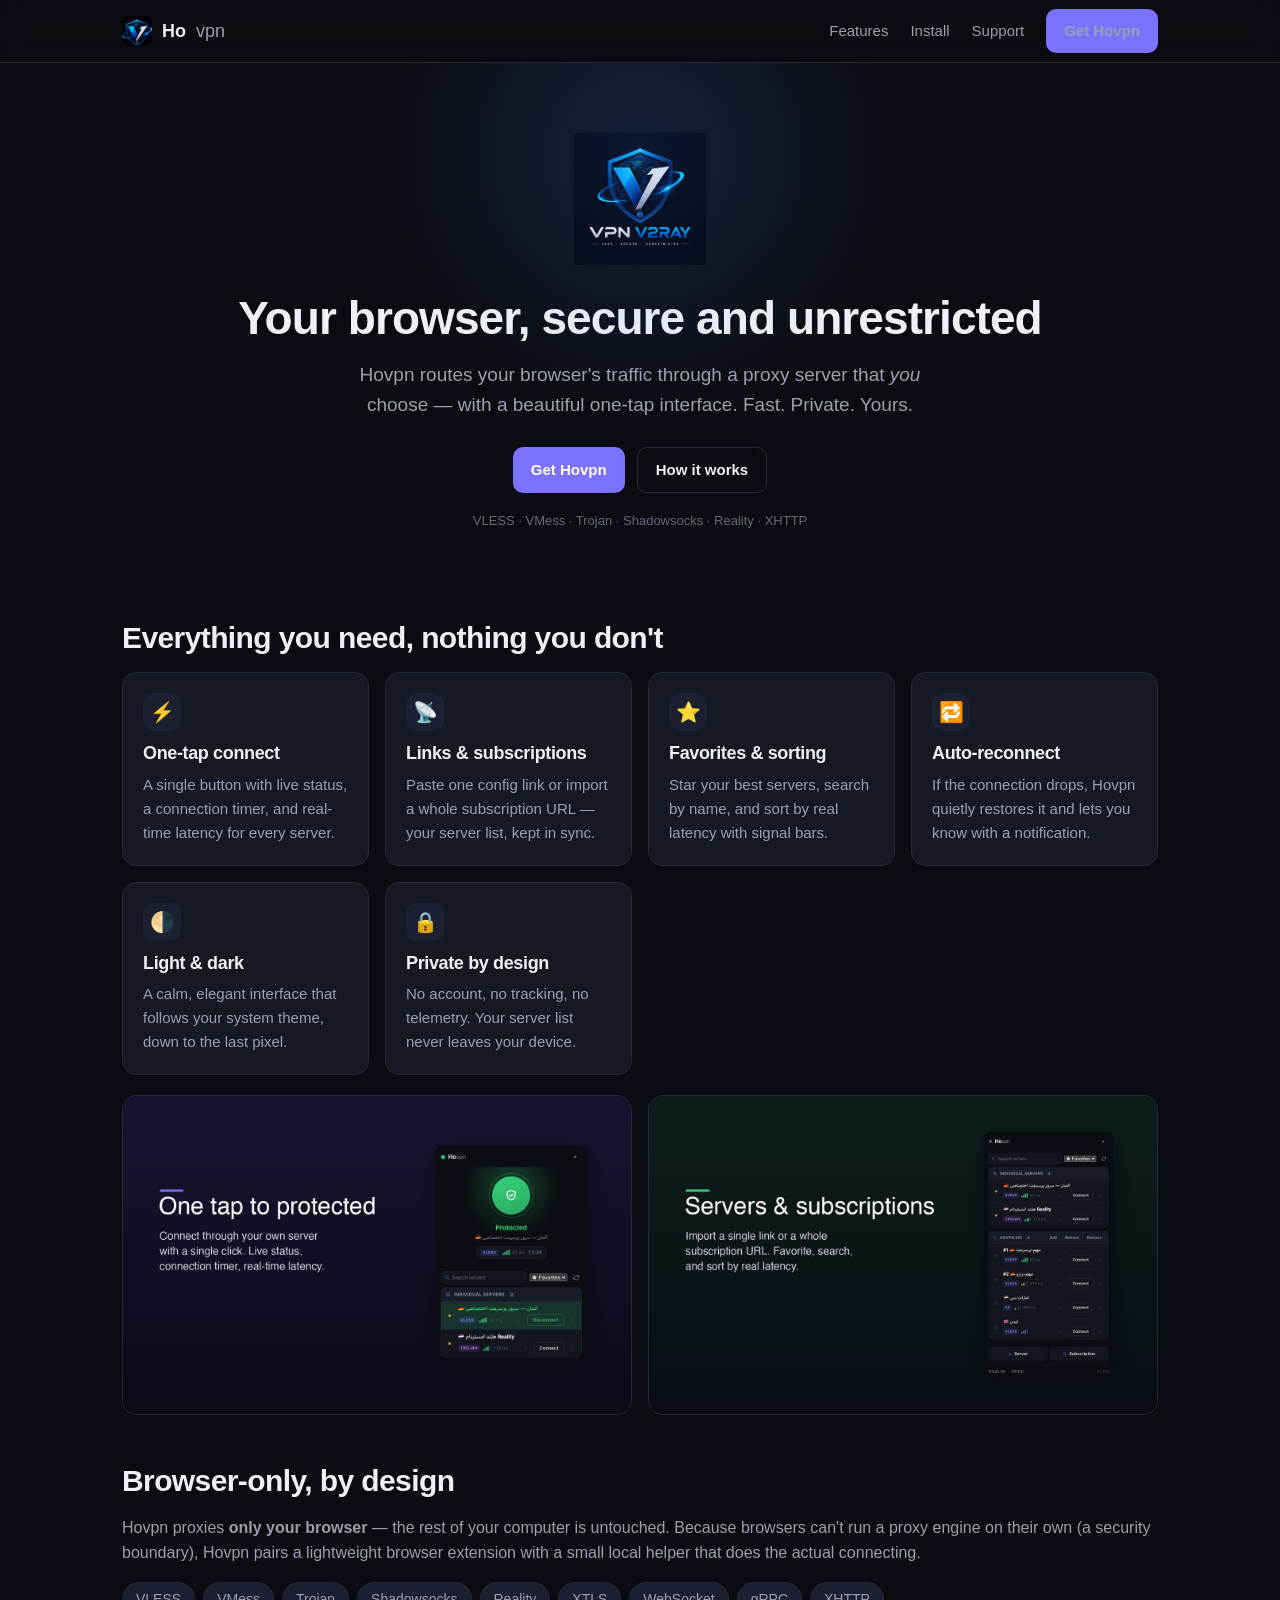
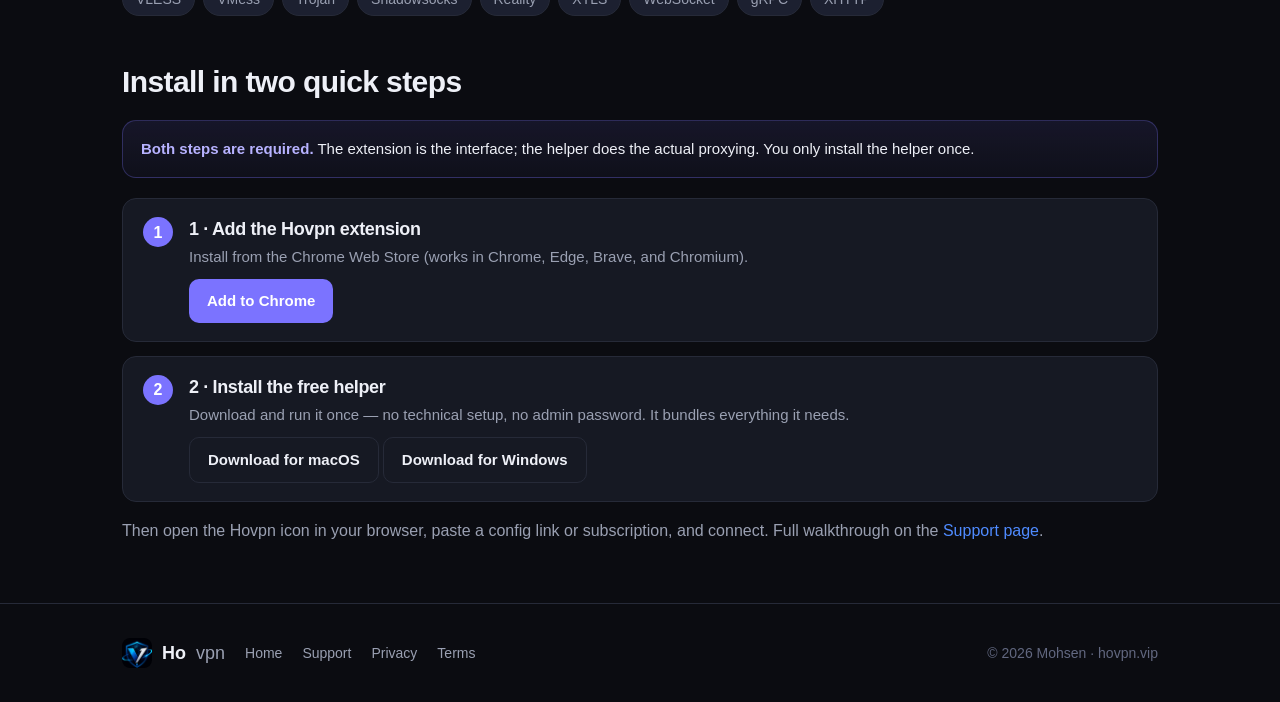
==== packaging/website/public_html/index.html @ d918b318 "Add hovpn.vip website (home, support, privacy, terms) + Caddy block - Static site under packaging/we" ====
<!doctype html>
<html lang="en">
<head>
<meta charset="utf-8" />
<meta name="viewport" content="width=device-width, initial-scale=1" />
<title>Hovpn — Secure proxy for your browser</title>
<meta name="description" content="Hovpn routes your browser's traffic through your own proxy server. Import a config link or subscription, connect with one click. Fast, secure, unrestricted." />
<link rel="icon" href="assets/icon.png" />
<link rel="stylesheet" href="style.css" />
</head>
<body>
<header class="site">
  <div class="wrap">
    <a class="brand" href="/"><img src="assets/icon.png" alt="Hovpn" />Ho<span>vpn</span></a>
    <nav class="top">
      <a href="/#features">Features</a>
      <a href="/#install">Install</a>
      <a href="/support">Support</a>
      <a class="btn" href="/#install">Get Hovpn</a>
    </nav>
  </div>
</header>

<section class="hero">
  <div class="wrap">
    <img class="logo" src="assets/logo.png" alt="Hovpn" />
    <h1>Your browser, secure and unrestricted</h1>
    <p class="sub">Hovpn routes your browser's traffic through a proxy server that <em>you</em> choose — with a beautiful one-tap interface. Fast. Private. Yours.</p>
    <div class="cta">
      <a class="btn" href="/#install">Get Hovpn</a>
      <a class="btn ghost" href="/support">How it works</a>
    </div>
    <span class="badge">VLESS · VMess · Trojan · Shadowsocks · Reality · XHTTP</span>
  </div>
</section>

<main class="wrap">
  <section id="features">
    <h2>Everything you need, nothing you don't</h2>
    <div class="grid">
      <div class="card"><div class="icon-dot">⚡</div><h3>One-tap connect</h3><p>A single button with live status, a connection timer, and real-time latency for every server.</p></div>
      <div class="card"><div class="icon-dot">📡</div><h3>Links & subscriptions</h3><p>Paste one config link or import a whole subscription URL — your server list, kept in sync.</p></div>
      <div class="card"><div class="icon-dot">⭐</div><h3>Favorites & sorting</h3><p>Star your best servers, search by name, and sort by real latency with signal bars.</p></div>
      <div class="card"><div class="icon-dot">🔁</div><h3>Auto-reconnect</h3><p>If the connection drops, Hovpn quietly restores it and lets you know with a notification.</p></div>
      <div class="card"><div class="icon-dot">🌗</div><h3>Light & dark</h3><p>A calm, elegant interface that follows your system theme, down to the last pixel.</p></div>
      <div class="card"><div class="icon-dot">🔒</div><h3>Private by design</h3><p>No account, no tracking, no telemetry. Your server list never leaves your device.</p></div>
    </div>

    <div class="shots">
      <img src="assets/shot1.png" alt="Hovpn connected" />
      <img src="assets/shot2.png" alt="Hovpn server list" />
    </div>
  </section>

  <section>
    <h2>Browser-only, by design</h2>
    <p>Hovpn proxies <strong>only your browser</strong> — the rest of your computer is untouched. Because browsers can't run a proxy engine on their own (a security boundary), Hovpn pairs a lightweight browser extension with a small local helper that does the actual connecting.</p>
    <div class="proto">
      <span>VLESS</span><span>VMess</span><span>Trojan</span><span>Shadowsocks</span>
      <span>Reality</span><span>XTLS</span><span>WebSocket</span><span>gRPC</span><span>XHTTP</span>
    </div>
  </section>

  <section id="install">
    <h2>Install in two quick steps</h2>
    <div class="note"><strong>Both steps are required.</strong> The extension is the interface; the helper does the actual proxying. You only install the helper once.</div>
    <div class="steps">
      <div class="step">
        <div>
          <h3>1 · Add the Hovpn extension</h3>
          <p>Install from the Chrome Web Store (works in Chrome, Edge, Brave, and Chromium).</p>
          <p style="margin-top:10px"><a class="btn" href="https://chromewebstore.google.com/" rel="noopener">Add to Chrome</a></p>
        </div>
      </div>
      <div class="step">
        <div>
          <h3>2 · Install the free helper</h3>
          <p>Download and run it once — no technical setup, no admin password. It bundles everything it needs.</p>
          <p style="margin-top:10px">
            <a class="btn ghost" href="/download/Hovpn-helper-macos.pkg">Download for macOS</a>
            <a class="btn ghost" href="/download/Hovpn-Setup.exe">Download for Windows</a>
          </p>
        </div>
      </div>
    </div>
    <p style="margin-top:16px">Then open the Hovpn icon in your browser, paste a config link or subscription, and connect. Full walkthrough on the <a href="/support">Support page</a>.</p>
  </section>
</main>

<footer class="site">
  <div class="wrap">
    <a class="brand" href="/"><img src="assets/icon.png" alt="" />Ho<span>vpn</span></a>
    <nav>
      <a href="/">Home</a>
      <a href="/support">Support</a>
      <a href="/privacy">Privacy</a>
      <a href="/terms">Terms</a>
    </nav>
    <span class="copy">© 2026 Mohsen · hovpn.vip</span>
  </div>
</footer>
</body>
</html>
---- packaging/website/public_html/style.css ----
/* Hovpn — hovpn.vip website. © 2026 Mohsen / Hovpn. */
:root {
  --bg: #0b0c11;
  --bg-2: #12141c;
  --surface: #161923;
  --surface-2: #1c2030;
  --border: #262a38;
  --text: #eef0f7;
  --muted: #9aa0b2;
  --faint: #626880;
  --accent: #4f8bff;
  --accent-2: #7b73ff;
  --green: #34d17a;
  --radius: 14px;
  --max: 1080px;
}
* { box-sizing: border-box; }
html { scroll-behavior: smooth; }
body {
  margin: 0; background: var(--bg); color: var(--text);
  font-family: -apple-system, BlinkMacSystemFont, "Segoe UI", Roboto, Helvetica, Arial, sans-serif;
  line-height: 1.6; font-size: 16px; -webkit-font-smoothing: antialiased;
}
a { color: var(--accent); text-decoration: none; }
a:hover { text-decoration: underline; }
.wrap { max-width: var(--max); margin: 0 auto; padding: 0 22px; }
h1, h2, h3 { line-height: 1.2; letter-spacing: -0.02em; }
h1 { font-size: clamp(30px, 5vw, 46px); margin: 0 0 14px; }
h2 { font-size: clamp(23px, 3.5vw, 30px); margin: 48px 0 16px; }
h3 { font-size: 18px; margin: 22px 0 8px; }
p { color: var(--muted); }

/* Header */
header.site {
  position: sticky; top: 0; z-index: 20;
  background: rgba(11,12,17,0.82); backdrop-filter: blur(12px);
  border-bottom: 1px solid var(--border);
}
header.site .wrap { display: flex; align-items: center; gap: 14px; height: 62px; }
.brand { display: flex; align-items: center; gap: 10px; font-weight: 700; font-size: 18px; color: var(--text); }
.brand img { width: 30px; height: 30px; border-radius: 8px; }
.brand span { color: var(--muted); font-weight: 400; }
nav.top { margin-left: auto; display: flex; gap: 22px; align-items: center; }
nav.top a { color: var(--muted); font-size: 15px; }
nav.top a:hover { color: var(--text); text-decoration: none; }
.btn {
  display: inline-flex; align-items: center; gap: 8px; justify-content: center;
  background: var(--accent-2); color: #fff; padding: 10px 18px; border-radius: 10px;
  font-weight: 600; font-size: 15px; border: none; cursor: pointer;
}
.btn:hover { background: #6a62e6; text-decoration: none; }
.btn.ghost { background: transparent; border: 1px solid var(--border); color: var(--text); }
.btn.ghost:hover { background: var(--surface-2); }

/* Hero */
.hero { padding: 70px 0 40px; text-align: center; position: relative; overflow: hidden; }
.hero::before {
  content: ""; position: absolute; top: -160px; left: 50%; transform: translateX(-50%);
  width: 700px; height: 500px; border-radius: 50%;
  background: radial-gradient(circle, rgba(79,139,255,0.16), transparent 62%); pointer-events: none;
}
.hero img.logo { width: 132px; height: 132px; object-fit: contain; margin-bottom: 18px; }
.hero .sub { font-size: 19px; max-width: 620px; margin: 0 auto 26px; }
.cta { display: flex; gap: 12px; justify-content: center; flex-wrap: wrap; }
.badge { display: inline-block; font-size: 13px; color: var(--faint); margin-top: 18px; }

/* Cards / sections */
.grid { display: grid; grid-template-columns: repeat(auto-fit, minmax(240px, 1fr)); gap: 16px; }
.card { background: var(--surface); border: 1px solid var(--border); border-radius: var(--radius); padding: 20px; }
.card h3 { margin-top: 0; }
.card p { margin: 0; font-size: 15px; }
.icon-dot { width: 38px; height: 38px; border-radius: 10px; background: var(--surface-2); display: grid; place-items: center; margin-bottom: 12px; font-size: 20px; }

/* Steps */
.steps { counter-reset: step; display: grid; gap: 14px; }
.step { display: flex; gap: 16px; background: var(--surface); border: 1px solid var(--border); border-radius: var(--radius); padding: 18px 20px; }
.step::before {
  counter-increment: step; content: counter(step);
  flex-shrink: 0; width: 30px; height: 30px; border-radius: 50%;
  background: var(--accent-2); color: #fff; font-weight: 700;
  display: grid; place-items: center;
}
.step h3 { margin: 2px 0 4px; }
.step p { margin: 0; font-size: 15px; }

.note {
  background: linear-gradient(180deg, rgba(123,115,255,0.10), rgba(123,115,255,0.04));
  border: 1px solid rgba(123,115,255,0.28); border-radius: var(--radius);
  padding: 16px 18px; margin: 20px 0; font-size: 15px; color: var(--text);
}
.note strong { color: #b7b2ff; }

.shots { display: grid; grid-template-columns: 1fr 1fr; gap: 16px; margin-top: 20px; }
.shots img { width: 100%; border-radius: var(--radius); border: 1px solid var(--border); }
@media (max-width: 720px) { .shots { grid-template-columns: 1fr; } nav.top a:not(.btn) { display: none; } }

.proto { display: flex; flex-wrap: wrap; gap: 8px; }
.proto span { background: var(--surface-2); border: 1px solid var(--border); border-radius: 999px; padding: 5px 13px; font-size: 14px; color: var(--muted); }

/* Content pages */
.content { padding: 40px 0 20px; }
.content h1 { margin-bottom: 6px; }
.content .updated { color: var(--faint); font-size: 14px; margin-bottom: 28px; }
.content h2 { font-size: 22px; }
.content ul { color: var(--muted); }
.content code { background: var(--surface-2); padding: 2px 6px; border-radius: 5px; font-size: 14px; color: #cdd3e6; }
.content details { background: var(--surface); border: 1px solid var(--border); border-radius: 10px; padding: 12px 16px; margin: 10px 0; }
.content summary { cursor: pointer; font-weight: 600; color: var(--text); }
.content details p { margin: 10px 0 2px; }

/* Footer */
footer.site { border-top: 1px solid var(--border); margin-top: 60px; padding: 34px 0; }
footer.site .wrap { display: flex; flex-wrap: wrap; gap: 20px; align-items: center; }
footer.site nav { display: flex; gap: 20px; flex-wrap: wrap; }
footer.site nav a { color: var(--muted); font-size: 14px; }
footer.site .copy { color: var(--faint); font-size: 14px; margin-left: auto; }
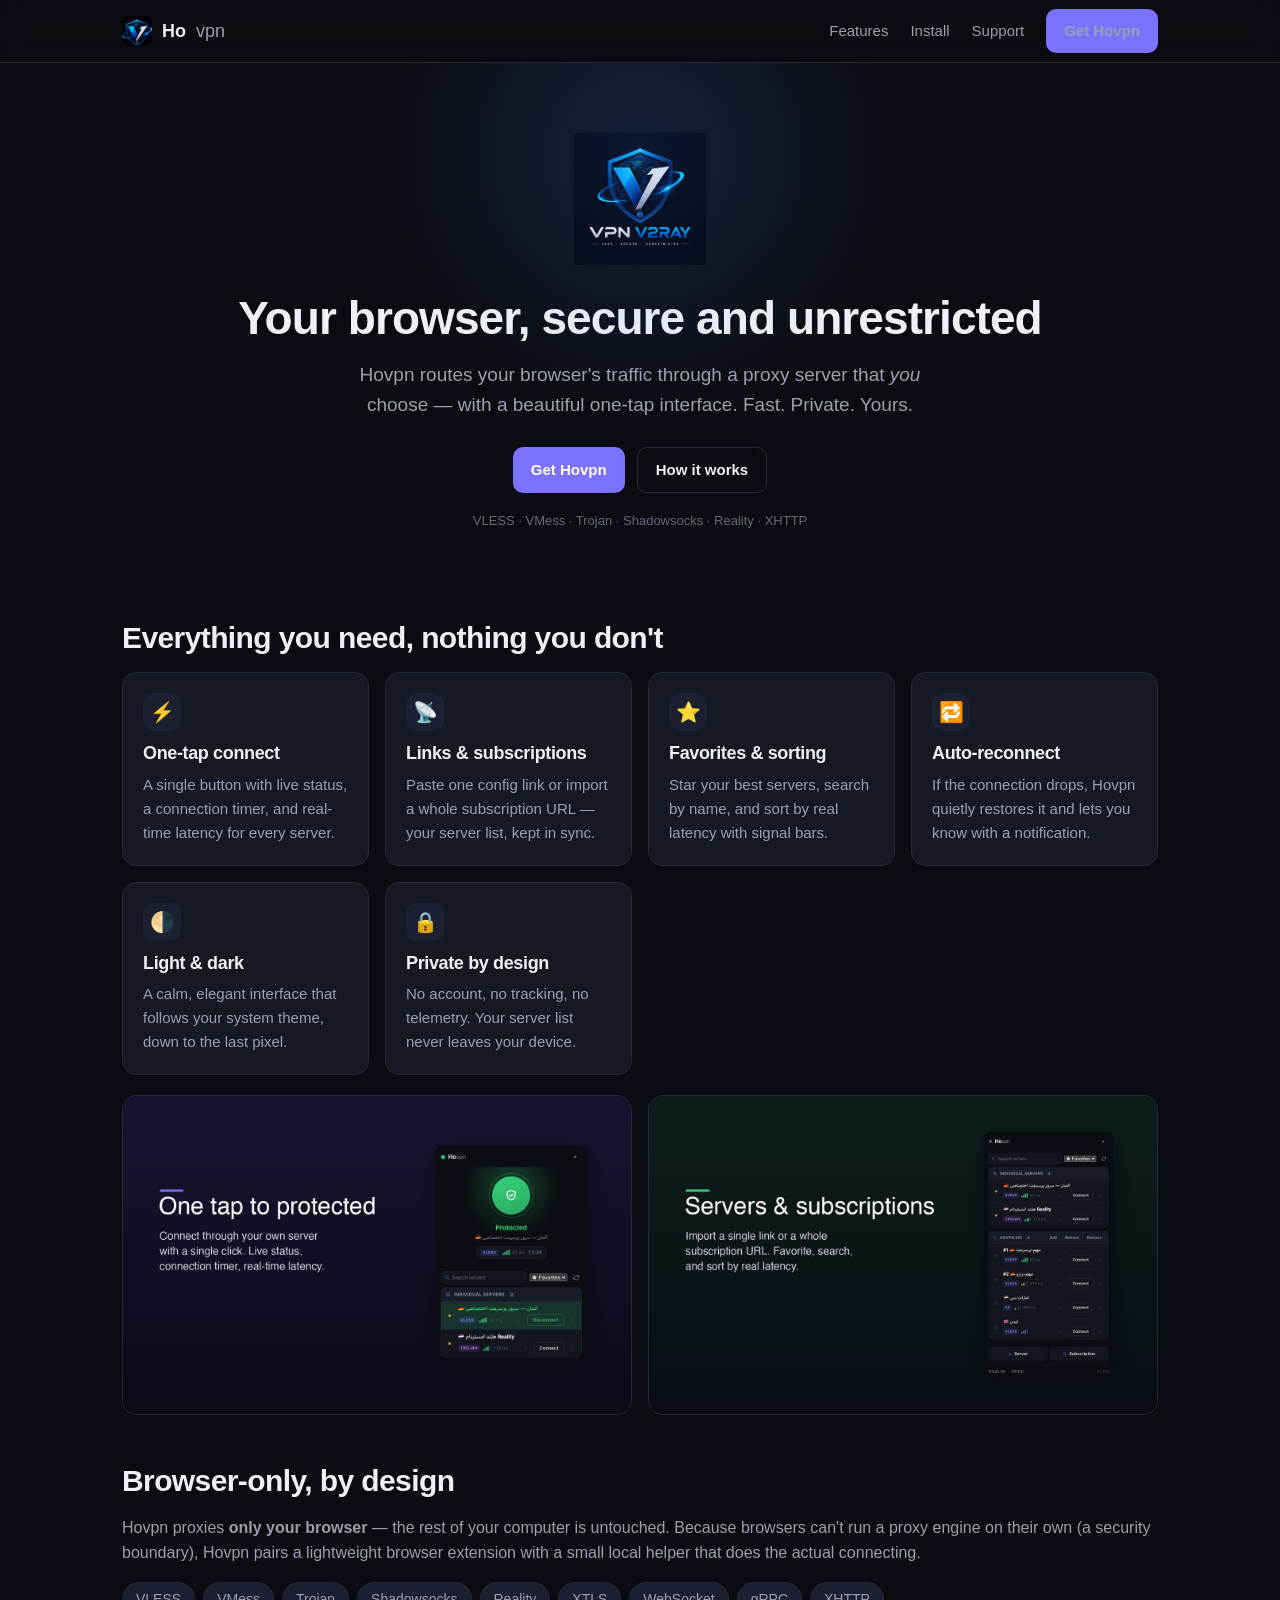
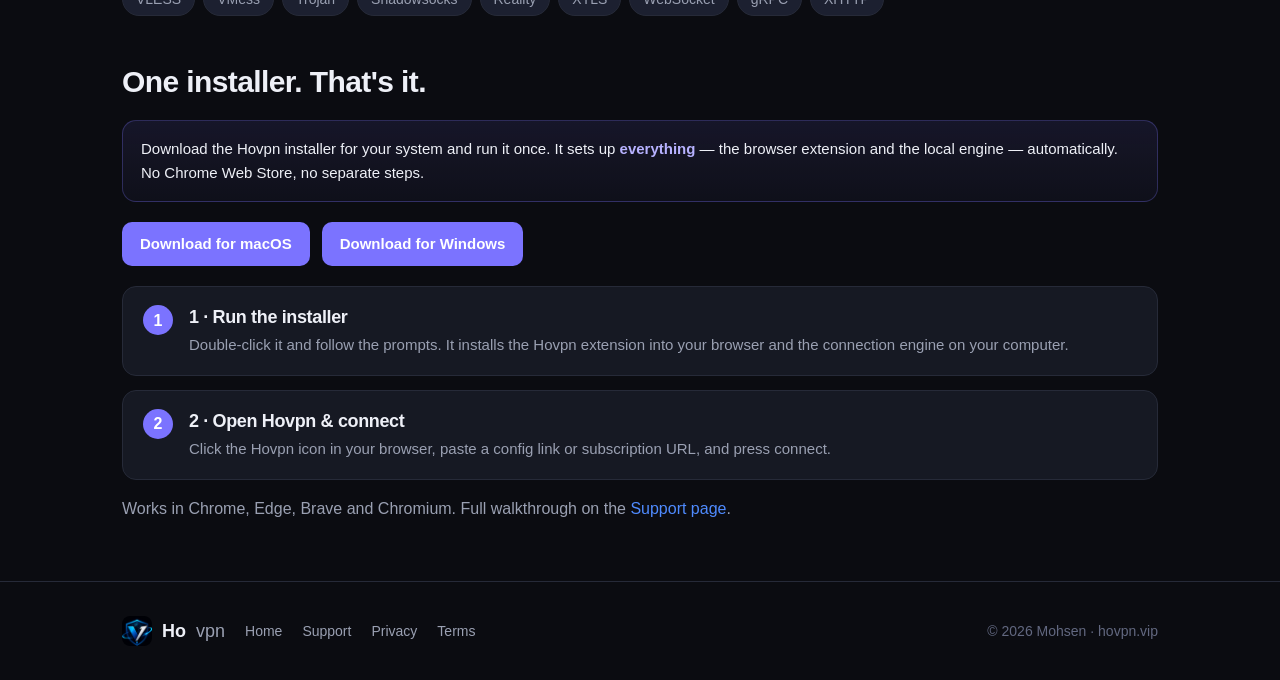
==== commit d44febb1: "macOS all-in-one installer + one-installer website flow - macOS pkg is now a system (root) install: " ====
--- a/packaging/website/public_html/index.html
+++ b/packaging/website/public_html/index.html
@@ -62,28 +62,17 @@
   </section>
 
   <section id="install">
-    <h2>Install in two quick steps</h2>
-    <div class="note"><strong>Both steps are required.</strong> The extension is the interface; the helper does the actual proxying. You only install the helper once.</div>
-    <div class="steps">
-      <div class="step">
-        <div>
-          <h3>1 · Add the Hovpn extension</h3>
-          <p>Install from the Chrome Web Store (works in Chrome, Edge, Brave, and Chromium).</p>
-          <p style="margin-top:10px"><a class="btn" href="https://chromewebstore.google.com/" rel="noopener">Add to Chrome</a></p>
-        </div>
-      </div>
-      <div class="step">
-        <div>
-          <h3>2 · Install the free helper</h3>
-          <p>Download and run it once — no technical setup, no admin password. It bundles everything it needs.</p>
-          <p style="margin-top:10px">
-            <a class="btn ghost" href="/download/Hovpn-helper-macos.pkg">Download for macOS</a>
-            <a class="btn ghost" href="/download/Hovpn-Setup.exe">Download for Windows</a>
-          </p>
-        </div>
-      </div>
+    <h2>One installer. That's it.</h2>
+    <div class="note">Download the Hovpn installer for your system and run it once. It sets up <strong>everything</strong> — the browser extension and the local engine — automatically. No Chrome Web Store, no separate steps.</div>
+    <div class="cta" style="justify-content:flex-start">
+      <a class="btn" href="/download/Hovpn-macos.pkg">Download for macOS</a>
+      <a class="btn" href="/download/Hovpn-Setup.exe">Download for Windows</a>
     </div>
-    <p style="margin-top:16px">Then open the Hovpn icon in your browser, paste a config link or subscription, and connect. Full walkthrough on the <a href="/support">Support page</a>.</p>
+    <div class="steps" style="margin-top:20px">
+      <div class="step"><div><h3>1 · Run the installer</h3><p>Double-click it and follow the prompts. It installs the Hovpn extension into your browser and the connection engine on your computer.</p></div></div>
+      <div class="step"><div><h3>2 · Open Hovpn &amp; connect</h3><p>Click the Hovpn icon in your browser, paste a config link or subscription URL, and press connect.</p></div></div>
+    </div>
+    <p style="margin-top:16px">Works in Chrome, Edge, Brave and Chromium. Full walkthrough on the <a href="/support">Support page</a>.</p>
   </section>
 </main>
 
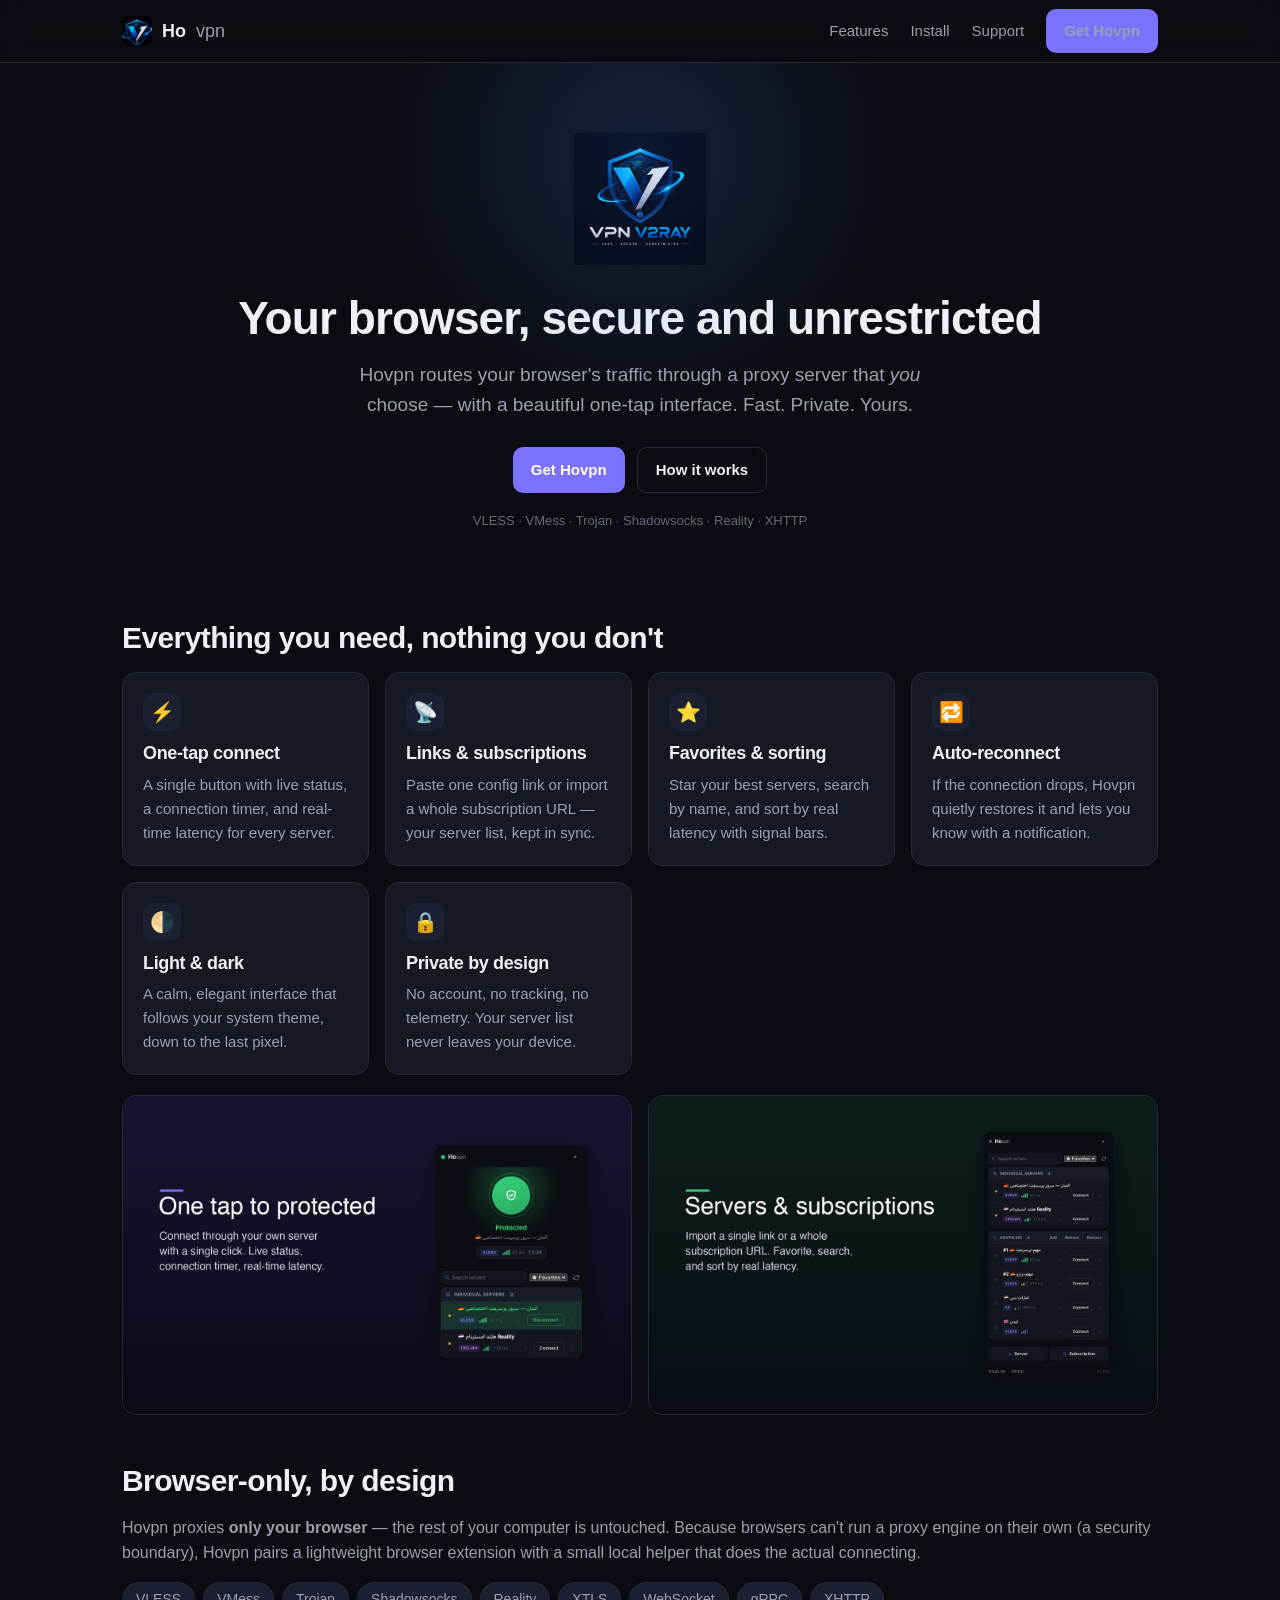
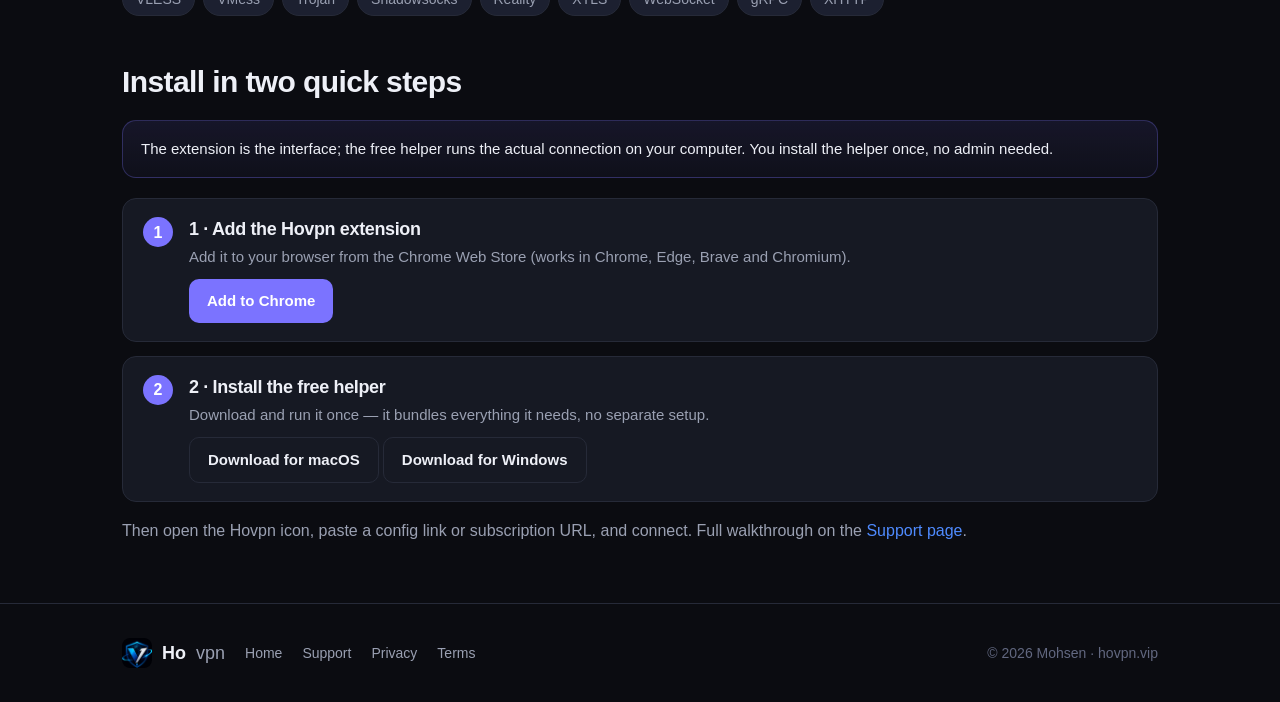
==== commit 2cc39afc: "Helper-only installers (no admin) — drop the force-install policy Windows HKCU\Software\Policies is " ====
--- a/packaging/website/public_html/index.html
+++ b/packaging/website/public_html/index.html
@@ -62,17 +62,24 @@
   </section>
 
   <section id="install">
-    <h2>One installer. That's it.</h2>
-    <div class="note">Download the Hovpn installer for your system and run it once. It sets up <strong>everything</strong> — the browser extension and the local engine — automatically. No Chrome Web Store, no separate steps.</div>
-    <div class="cta" style="justify-content:flex-start">
-      <a class="btn" href="/download/Hovpn-macos.pkg">Download for macOS</a>
-      <a class="btn" href="/download/Hovpn-Setup.exe">Download for Windows</a>
+    <h2>Install in two quick steps</h2>
+    <div class="note">The extension is the interface; the free helper runs the actual connection on your computer. You install the helper once, no admin needed.</div>
+    <div class="steps">
+      <div class="step"><div>
+        <h3>1 · Add the Hovpn extension</h3>
+        <p>Add it to your browser from the Chrome Web Store (works in Chrome, Edge, Brave and Chromium).</p>
+        <p style="margin-top:10px"><a class="btn" href="https://chromewebstore.google.com/detail/ifcbhfjmblebbinhgjhfmjgnkmoneifg" rel="noopener">Add to Chrome</a></p>
+      </div></div>
+      <div class="step"><div>
+        <h3>2 · Install the free helper</h3>
+        <p>Download and run it once — it bundles everything it needs, no separate setup.</p>
+        <p style="margin-top:10px">
+          <a class="btn ghost" href="/download/Hovpn-macos.pkg">Download for macOS</a>
+          <a class="btn ghost" href="/download/Hovpn-Setup.exe">Download for Windows</a>
+        </p>
+      </div></div>
     </div>
-    <div class="steps" style="margin-top:20px">
-      <div class="step"><div><h3>1 · Run the installer</h3><p>Double-click it and follow the prompts. It installs the Hovpn extension into your browser and the connection engine on your computer.</p></div></div>
-      <div class="step"><div><h3>2 · Open Hovpn &amp; connect</h3><p>Click the Hovpn icon in your browser, paste a config link or subscription URL, and press connect.</p></div></div>
-    </div>
-    <p style="margin-top:16px">Works in Chrome, Edge, Brave and Chromium. Full walkthrough on the <a href="/support">Support page</a>.</p>
+    <p style="margin-top:16px">Then open the Hovpn icon, paste a config link or subscription URL, and connect. Full walkthrough on the <a href="/support">Support page</a>.</p>
   </section>
 </main>
 
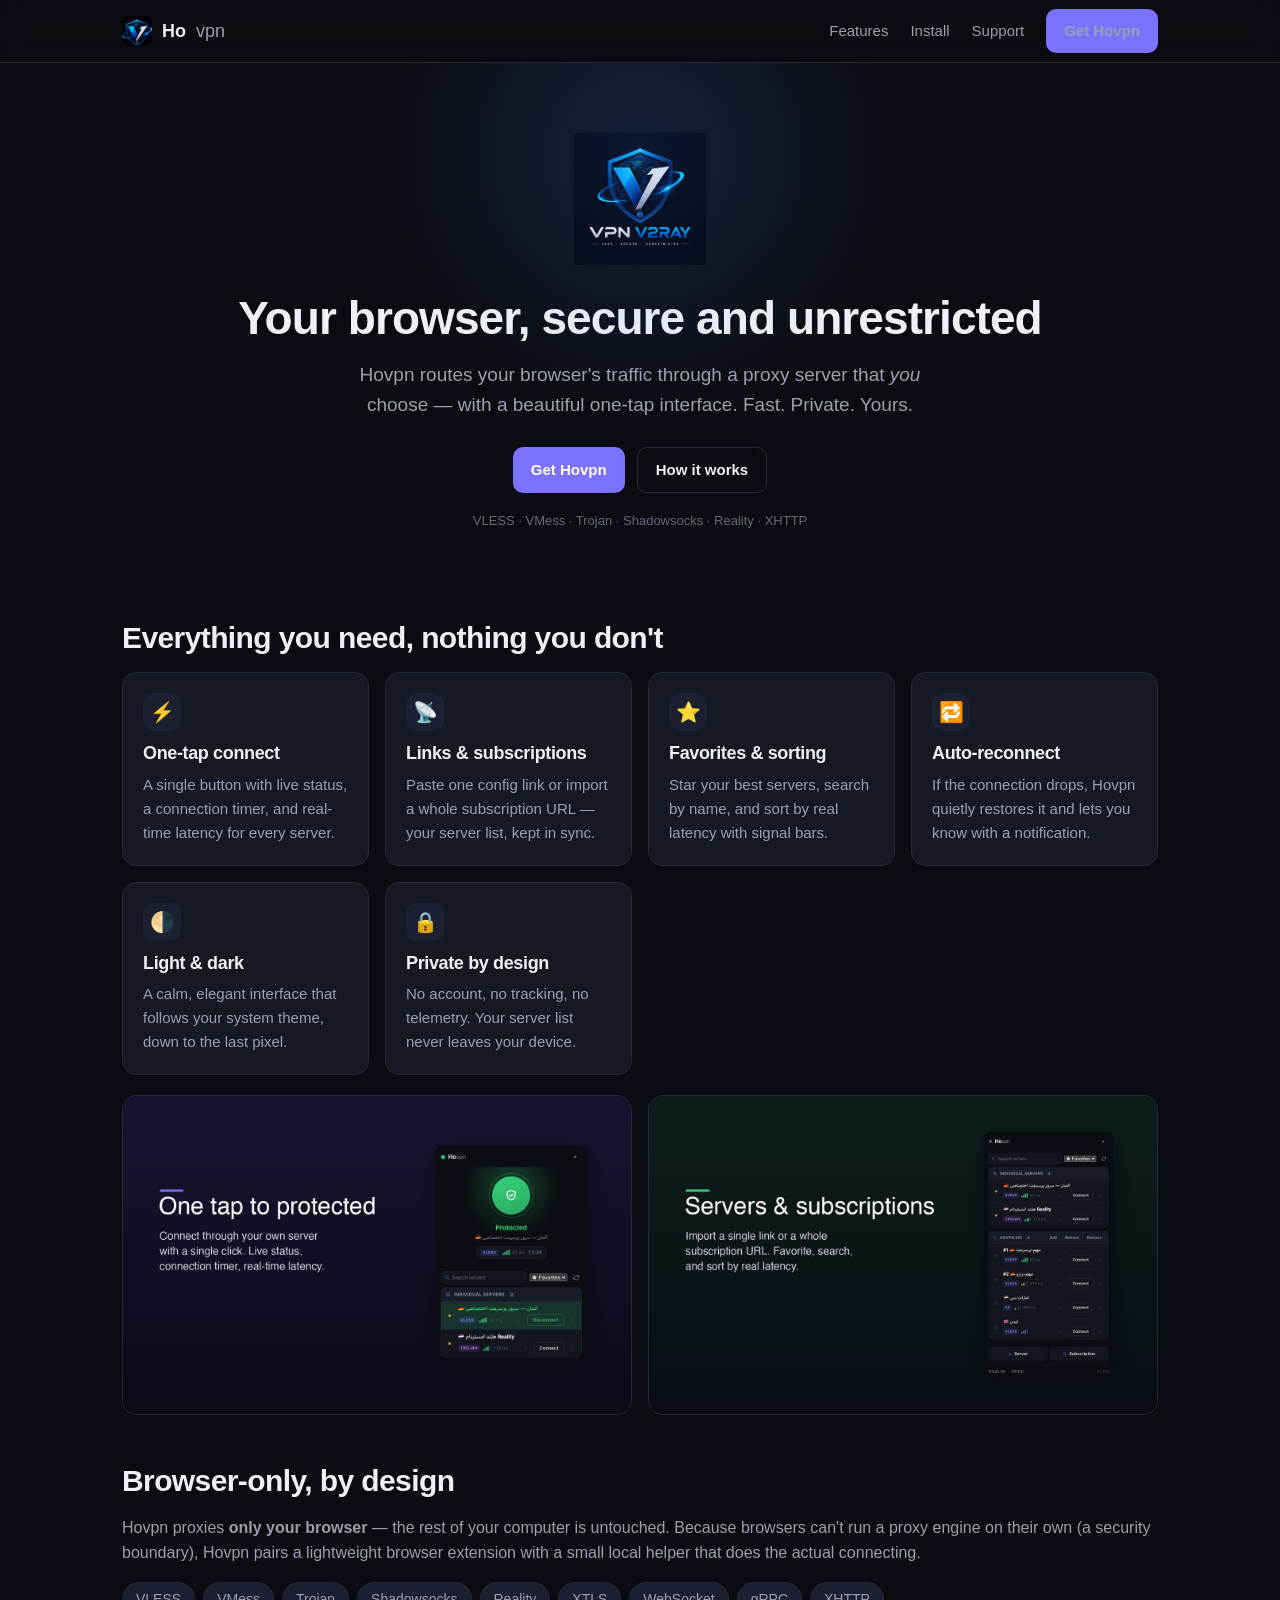
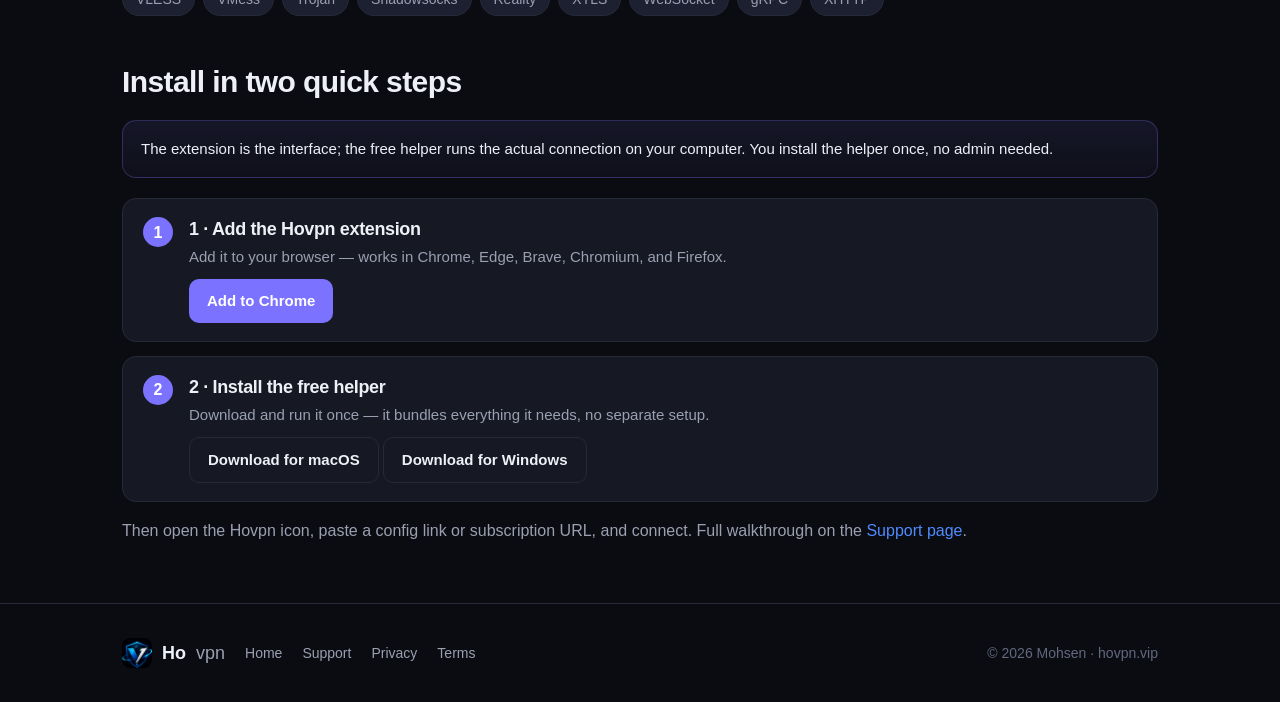
==== commit 1f3c8c5e: "Fix Firefox AMO validation: add required data_collection_permissions AMO rejected the first submissi" ====
--- a/packaging/website/public_html/index.html
+++ b/packaging/website/public_html/index.html
@@ -67,8 +67,12 @@
     <div class="steps">
       <div class="step"><div>
         <h3>1 · Add the Hovpn extension</h3>
-        <p>Add it to your browser from the Chrome Web Store (works in Chrome, Edge, Brave and Chromium).</p>
-        <p style="margin-top:10px"><a class="btn" href="https://chromewebstore.google.com/detail/ifcbhfjmblebbinhgjhfmjgnkmoneifg" rel="noopener">Add to Chrome</a></p>
+        <p>Add it to your browser — works in Chrome, Edge, Brave, Chromium, and Firefox.</p>
+        <p style="margin-top:10px">
+          <a class="btn" href="https://chromewebstore.google.com/detail/ifcbhfjmblebbinhgjhfmjgnkmoneifg" rel="noopener">Add to Chrome</a>
+          <!-- FIREFOX_BUTTON: swap this in once the AMO listing (or signed self-hosted .xpi) URL exists:
+          <a class="btn ghost" href="FIREFOX_AMO_URL" rel="noopener">Add to Firefox</a> -->
+        </p>
       </div></div>
       <div class="step"><div>
         <h3>2 · Install the free helper</h3>
